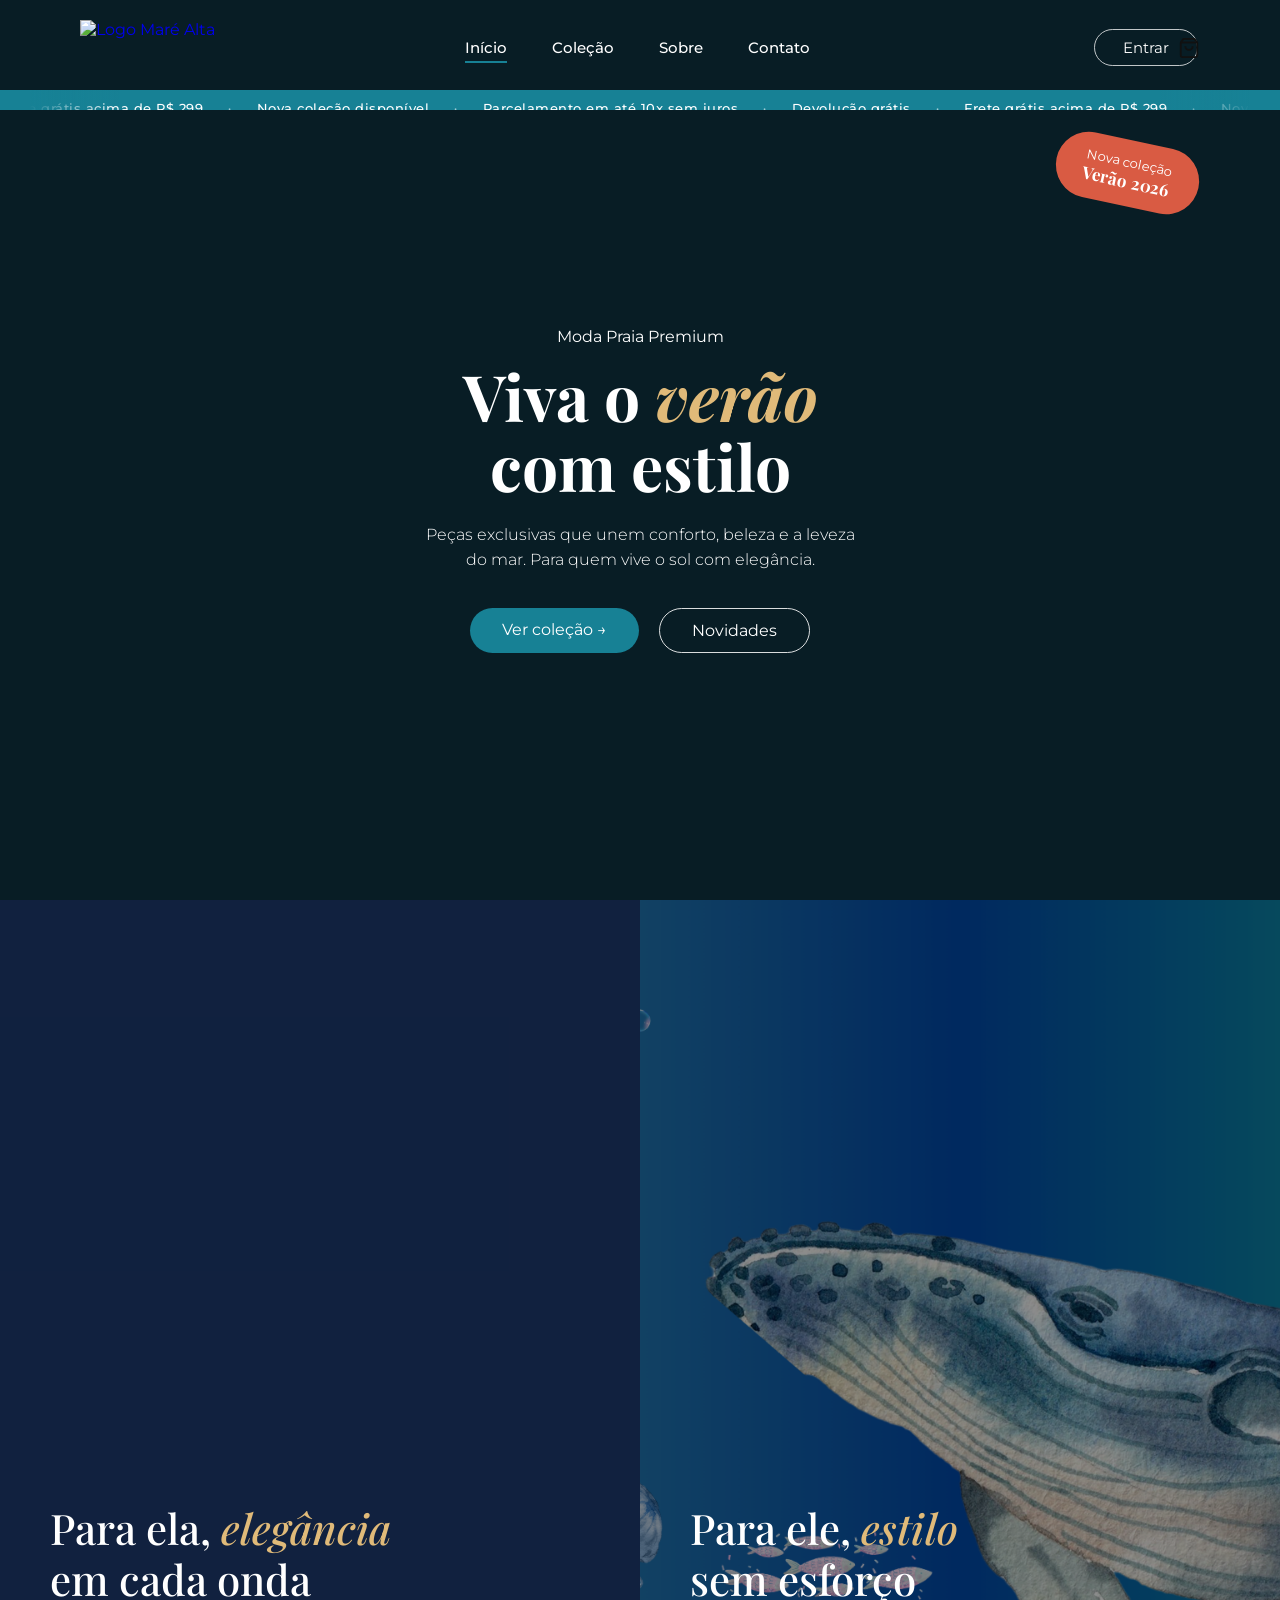
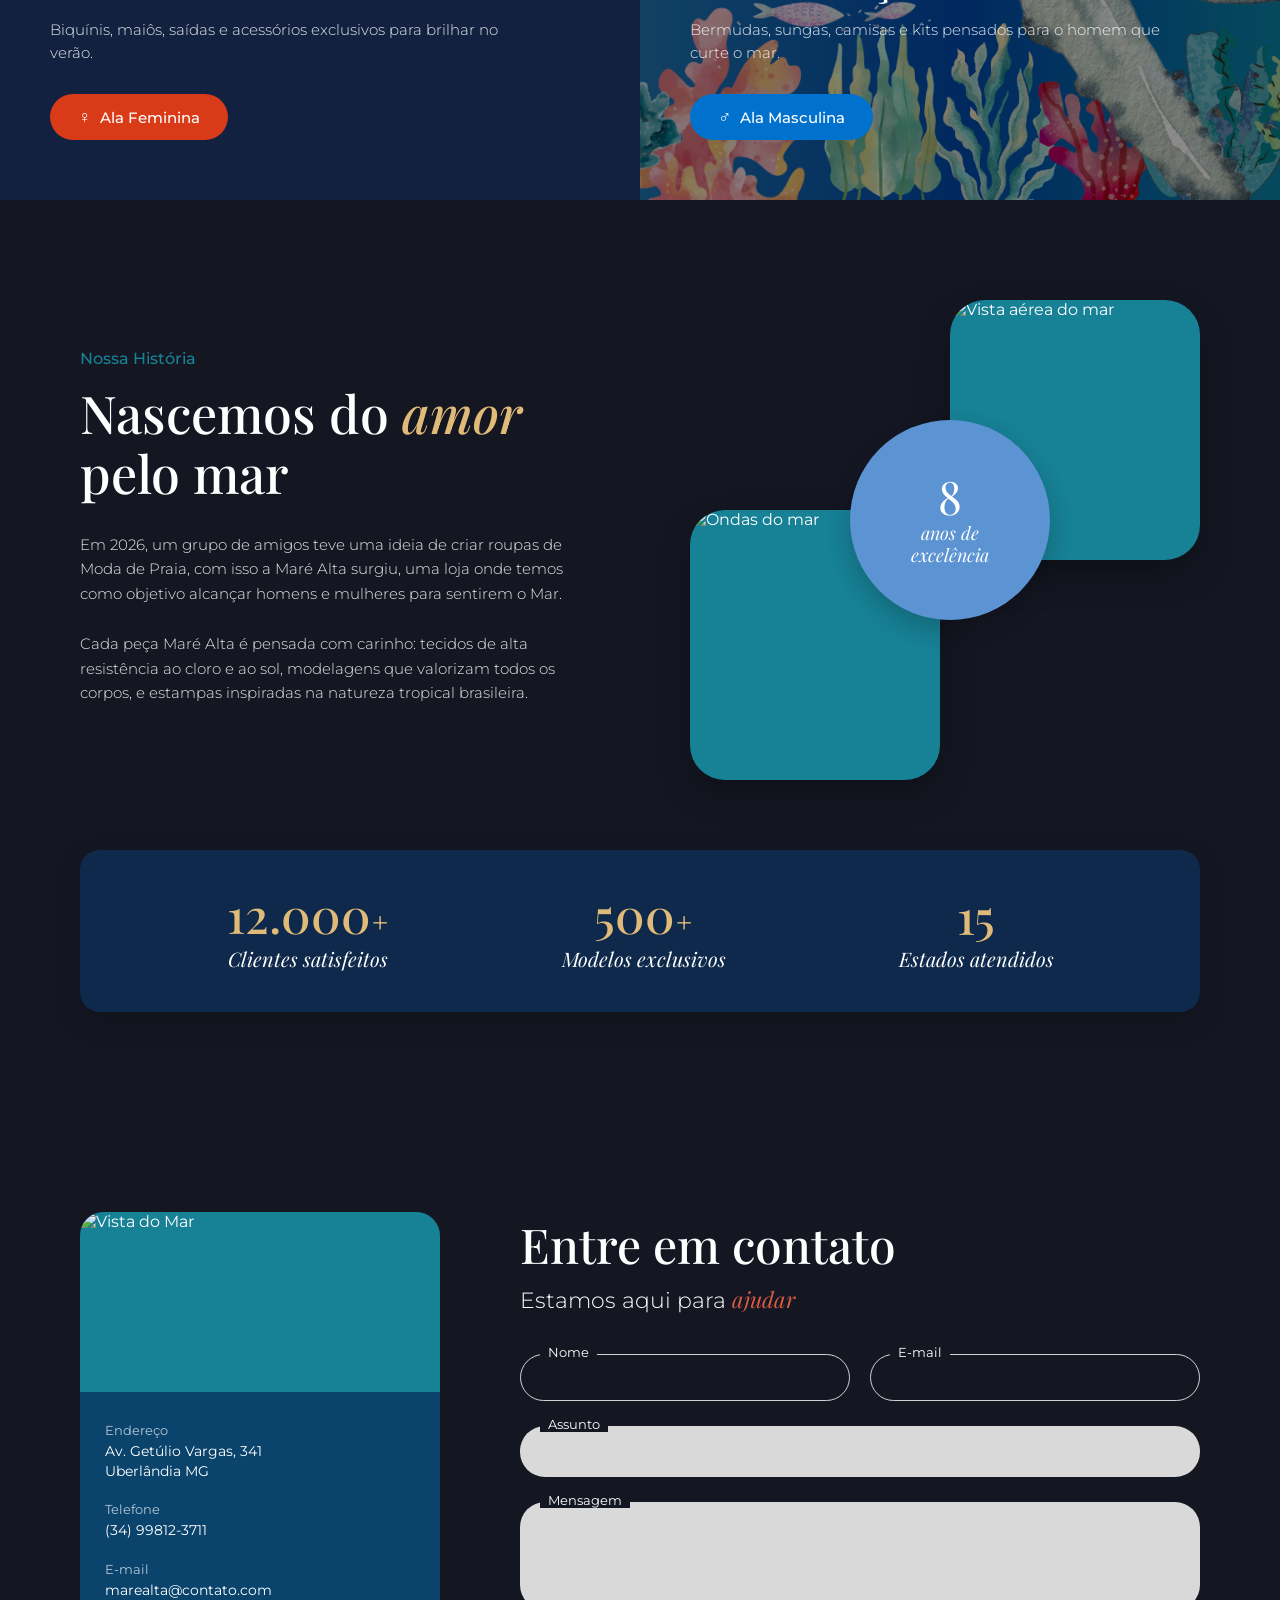
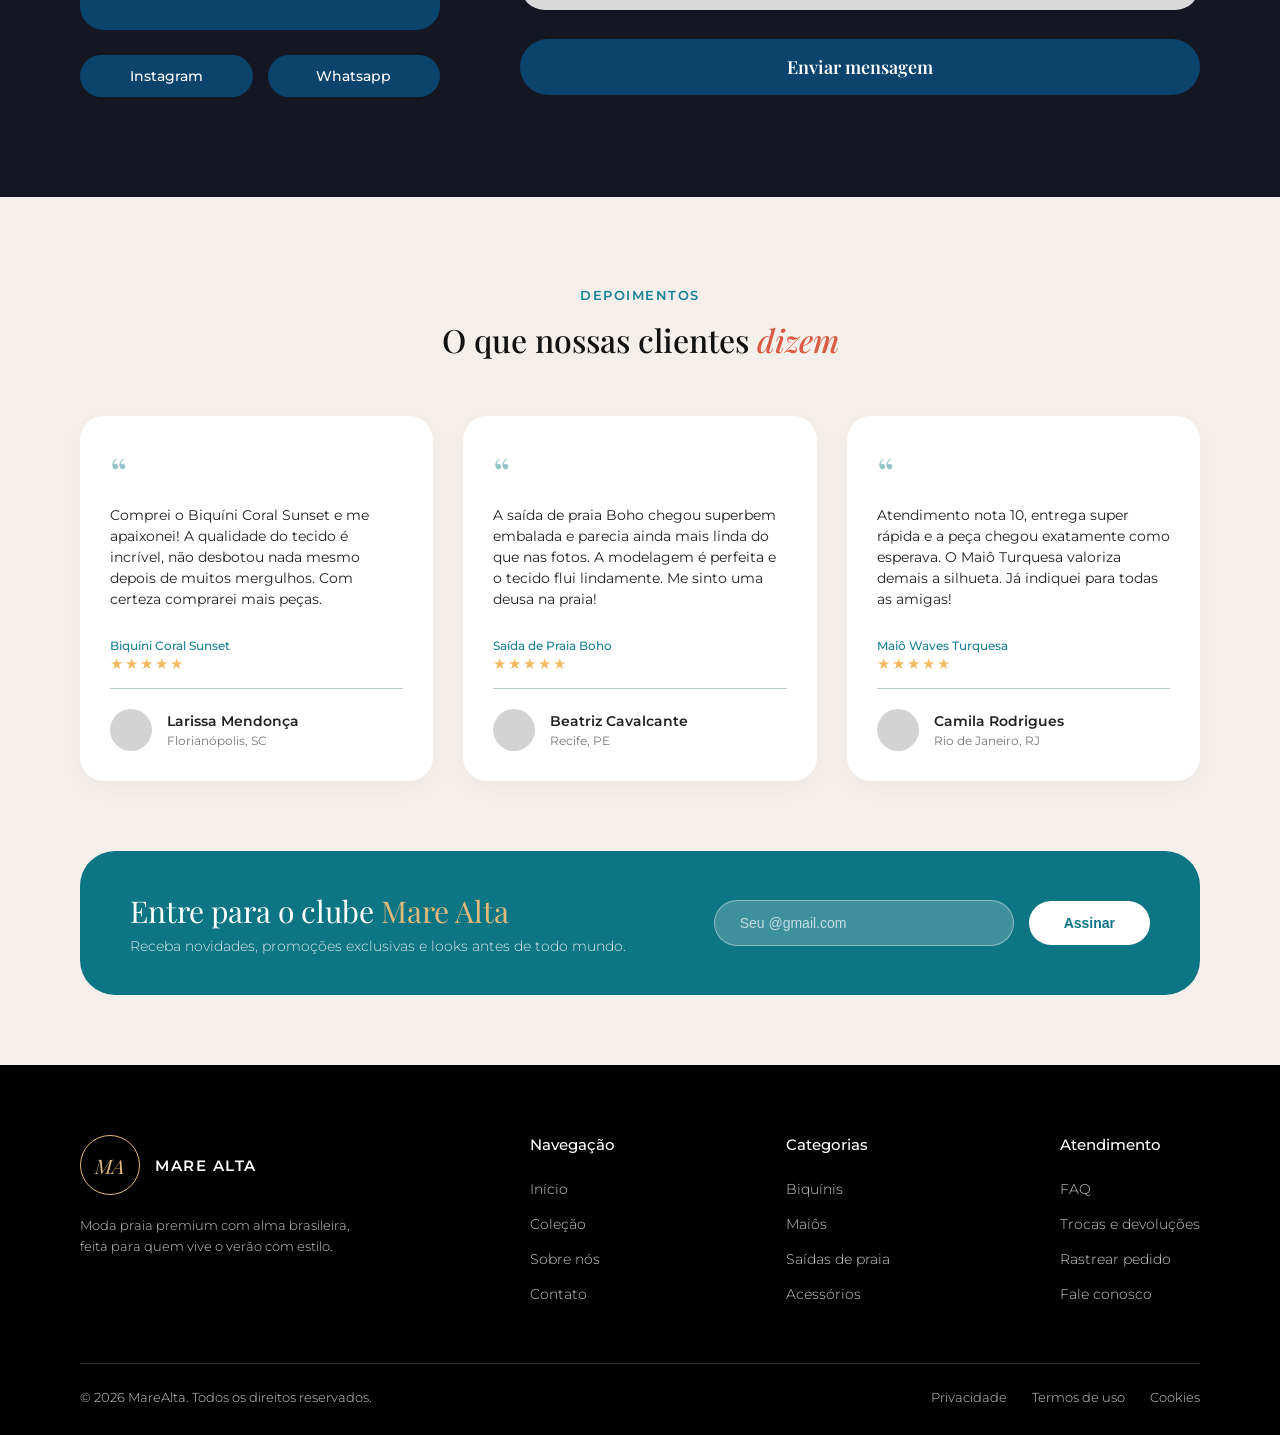
==== index.html @ fde3d4e0 "Mudando nome para index" ====
<!DOCTYPE html>
<html lang="pt-BR">
<head>
  <meta charset="UTF-8">
  <meta name="viewport" content="width=device-width, initial-scale=1.0">
  <title>Maré Alta - Moda Praia Premium</title>


  <link rel="preconnect" href="https://fonts.googleapis.com">
  <link rel="preconnect" href="https://fonts.gstatic.com" crossorigin>
  <link href="https://fonts.googleapis.com/css2?family=Montserrat:wght@300;400;500;600&family=Playfair+Display:ital,wght@0,400;0,500;0,600;1,400;1,500;1,600&display=swap" rel="stylesheet">
  <link rel="stylesheet" href="mareAlta.css">
</head>
<body>


  <header id="cabecalho-principal">
    <nav class="barra-navegacao">
      <a href="#inicio" class="logotipo">
        <img src="image.png" alt="Logo Maré Alta" class="imagem-logo">
      </a>


      <ul class="links-navegacao">
        <li><a href="#inicio" class="ativo">Início</a></li>
        <li><a href="colecao.html">Coleção</a></li>
        <li><a href="#sobre">Sobre</a></li>
        <li><a href="#contato">Contato</a></li>
      </ul>


      <div class="acoes-navegacao">
        <a href="#" class="botao-entrar">Entrar</a>
        <a href="#" class="icone-carrinho" aria-label="Carrinho de Compras">
          <svg width="22" height="22" viewBox="0 0 24 24" fill="none" stroke="currentColor" stroke-width="2">
            <path d="M6 2L3 6v14a2 2 0 0 0 2 2h14a2 2 0 0 0 2-2V6l-3-4z"></path>
            <line x1="3" y1="6" x2="21" y2="6"></line>
            <path d="M16 10a4 4 0 0 1-8 0"></path>
          </svg>
        </a>
      </div>
    </nav>


    <div class="barra-anuncios">
      <div class="trilho-anuncios">
        <div class="grupo-anuncios">
          <span>Frete grátis acima de R$ 299</span><span class="separador">•</span>
          <span>Nova coleção disponível</span><span class="separador">•</span>
          <span>Parcelamento em até 10x sem juros</span><span class="separador">•</span>
          <span>Devolução grátis</span><span class="separador">•</span>
          <span>Frete grátis acima de R$ 299</span><span class="separador">•</span>
          <span>Nova coleção disponível</span><span class="separador">•</span>
          <span>Parcelamento em até 10x sem juros</span><span class="separador">•</span>
          <span>Devolução grátis</span><span class="separador">•</span>
        </div>
       
        <div class="grupo-anuncios" aria-hidden="true">
          <span>Frete grátis acima de R$ 299</span><span class="separador">•</span>
          <span>Nova coleção disponível</span><span class="separador">•</span>
          <span>Parcelamento em até 10x sem juros</span><span class="separador">•</span>
          <span>Devolução grátis</span><span class="separador">•</span>
          <span>Frete grátis acima de R$ 299</span><span class="separador">•</span>
          <span>Nova coleção disponível</span><span class="separador">•</span>
          <span>Parcelamento em até 10x sem juros</span><span class="separador">•</span>
          <span>Devolução grátis</span><span class="separador">•</span>
        </div>
      </div>
    </div>
  </header>


  <section class="secao-destaque" id="inicio">
    <div class="camada-sobreposicao"></div>


    <div class="selo-verao">
      <p>Nova coleção</p>
      <strong>Verão 2026</strong>
    </div>


    <div class="conteudo-destaque">
      <span class="subtitulo-destaque">Moda Praia Premium</span>
      <h1>Viva o <span class="destaque-dourado">verão</span><br>com estilo</h1>
      <p class="descricao">
        Peças exclusivas que unem conforto, beleza e a leveza<br>
        do mar. Para quem vive o sol com elegância.
      </p>


      <div class="botoes-destaque">
        <a href="#categorias" class="botao-principal">Ver coleção &rarr;</a>
        <a href="#" class="botao-secundario">Novidades</a>
      </div>
    </div>
  </section>


  <section class="secao-categorias" id="categorias">
    <div class="cartao-categoria feminino">
      <div class="sobreposicao-cartao"></div>
      <div class="conteudo-cartao">
        <h2>Para ela, <span class="italico-dourado">elegância</span><br>em cada onda</h2>
        <p>Biquínis, maiôs, saídas e acessórios exclusivos para brilhar no verão.</p>
        <a href="#" class="botao-categoria botao-feminino">
          <span class="simbolo-genero">&#9792;</span> Ala Feminina
        </a>
      </div>
    </div>


    <div class="cartao-categoria masculino">
      <div class="sobreposicao-cartao"></div>
      <div class="conteudo-cartao">
        <h2>Para ele, <span class="italico-dourado">estilo</span><br>sem esforço</h2>
        <p>Bermudas, sungas, camisas e kits pensados para o homem que curte o mar.</p>
        <a href="#" class="botao-categoria botao-masculino">
          <span class="simbolo-genero">&#9794;</span> Ala Masculina
        </a>
      </div>
    </div>
  </section>


  <section class="secao-sobre-principal" id="sobre">
    <div class="container-sobre">
      <div class="coluna-texto-sobre">
        <span class="tag-subtitulo">Nossa História</span>
        <h1>Nascemos do <span class="destaque-dourado-italic">amor</span><br>pelo mar</h1>
       
        <p class="paragrafo-sobre">
          Em 2026, um grupo de amigos teve uma ideia de criar roupas de Moda de Praia, com isso a Maré Alta surgiu, uma loja onde temos como objetivo alcançar homens e mulheres para sentirem o Mar.
        </p>


        <p class="paragrafo-sobre">
          Cada peça Maré Alta é pensada com carinho: tecidos de alta resistência ao cloro e ao sol, modelagens que valorizam todos os corpos, e estampas inspiradas na natureza tropical brasileira.
        </p>
      </div>


      <div class="coluna-imagens-sobre">
        <div class="cartao-imagem img-superior">
          <img src="https://images.unsplash.com/photo-1505142468610-359e7d316be0?crop=entropy&cs=tinysrgb&fit=max&fm=jpg&w=600&h=800&fit=crop" alt="Vista aérea do mar">
        </div>


        <div class="cartao-imagem img-inferior">
          <img src="https://images.unsplash.com/photo-1513553404607-988bf2703777?crop=entropy&cs=tinysrgb&fit=max&fm=jpg&w=500&h=650&fit=crop" alt="Ondas do mar">
        </div>


        <div class="circulo-excelencia">
          <span class="numero-anos">8</span>
          <span class="texto-anos">anos de<br>excelência</span>
        </div>
      </div>
    </div>


    <div class="caixa-estatisticas">
      <div class="item-estatistica">
        <h2 class="numero-stat">12.000<span class="sinal-mais">+</span></h2>
        <p class="rotulo-stat">Clientes satisfeitos</p>
      </div>


      <div class="item-estatistica">
        <h2 class="numero-stat">500<span class="sinal-mais">+</span></h2>
        <p class="rotulo-stat">Modelos exclusivos</p>
      </div>


      <div class="item-estatistica">
        <h2 class="numero-stat">15</h2>
        <p class="rotulo-stat">Estados atendidos</p>
      </div>
    </div>
  </section>


  <section class="secao-contato" id="contato">
    <div class="container-contato">
      <div class="coluna-info">
        <div class="cartao-info">
          <img src="vistaMar.jpg" alt="Vista do Mar" class="imagem-cartao">
          <div class="conteudo-info">
            <div class="bloco-info">
              <span class="rotulo-info">Endereço</span>
              <p>Av. Getúlio Vargas, 341<br>Uberlândia MG</p>
            </div>
            <div class="bloco-info">
              <span class="rotulo-info">Telefone</span>
              <p>(34) 99812-3711</p>
            </div>
            <div class="bloco-info">
              <span class="rotulo-info">E-mail</span>
              <p>marealta@contato.com</p>
            </div>
          </div>
        </div>


        <div class="botoes-redes">
          <a href="#" class="botao-rede">Instagram</a>
          <a href="#" class="botao-rede">Whatsapp</a>
        </div>
      </div>


      <div class="coluna-formulario">
        <div class="cabecalho-contato">
          <h2>Entre em contato</h2>
          <p>Estamos aqui para <span class="destaque-terracota">ajudar</span></p>
        </div>


        <form class="formulario-contato">
          <div class="linha-dupla">
            <div class="campo-outline">
              <label for="nome">Nome</label>
              <input type="text" id="nome" name="nome">
            </div>
            <div class="campo-outline">
              <label for="email">E-mail</label>
              <input type="email" id="email" name="email">
            </div>
          </div>


          <div class="campo-preenchido">
            <label for="assunto">Assunto</label>
            <input type="text" id="assunto" name="assunto">
          </div>


          <div class="campo-preenchido">
            <label for="mensagem">Mensagem</label>
            <textarea id="mensagem" name="mensagem" rows="4"></textarea>
          </div>


          <button type="submit" class="botao-enviar-mensagem">Enviar mensagem</button>
        </form>
      </div>
    </div>
  </section>


  <section class="secao-depoimentos">
    <div class="cabecalho-depoimentos">
      <span class="tag-depoimentos">DEPOIMENTOS</span>
      <h2 class="titulo-depoimentos">O que nossas clientes <span class="destaque-laranja">dizem</span></h2>
    </div>


    <div class="grid-depoimentos">
      <div class="cartao-depoimento">
        <div>
          <div class="aspas-icone">“</div>
          <p class="texto-depoimento">
            Comprei o Biquíni Coral Sunset e me apaixonei! A qualidade do tecido é incrível, não desbotou nada mesmo depois de muitos mergulhos. Com certeza comprarei mais peças.
          </p>
          <span class="meta-produto">Biquíni Coral Sunset</span>
          <div class="estrelas">★★★★★</div>
          <div class="linha-divisor-cartao"></div>
        </div>
        <div class="autor-depoimento">
          <div class="avatar-autor"></div>
          <div class="info-autor">
            <strong>Larissa Mendonça</strong>
            <span>Florianópolis, SC</span>
          </div>
        </div>
      </div>


      <div class="cartao-depoimento">
        <div>
          <div class="aspas-icone">“</div>
          <p class="texto-depoimento">
            A saída de praia Boho chegou superbem embalada e parecia ainda mais linda do que nas fotos. A modelagem é perfeita e o tecido flui lindamente. Me sinto uma deusa na praia!
          </p>
          <span class="meta-produto">Saída de Praia Boho</span>
          <div class="estrelas">★★★★★</div>
          <div class="linha-divisor-cartao"></div>
        </div>
        <div class="autor-depoimento">
          <div class="avatar-autor"></div>
          <div class="info-autor">
            <strong>Beatriz Cavalcante</strong>
            <span>Recife, PE</span>
          </div>
        </div>
      </div>


      <div class="cartao-depoimento">
        <div>
          <div class="aspas-icone">“</div>
          <p class="texto-depoimento">
            Atendimento nota 10, entrega super rápida e a peça chegou exatamente como esperava. O Maiô Turquesa valoriza demais a silhueta. Já indiquei para todas as amigas!
          </p>
          <span class="meta-produto">Maiô Waves Turquesa</span>
          <div class="estrelas">★★★★★</div>
          <div class="linha-divisor-cartao"></div>
        </div>
        <div class="autor-depoimento">
          <div class="avatar-autor"></div>
          <div class="info-autor">
            <strong>Camila Rodrigues</strong>
            <span>Rio de Janeiro, RJ</span>
          </div>
        </div>
      </div>
    </div>


    <div class="banner-newsletter">
      <div class="conteudo-newsletter">
        <h3>Entre para o clube <span class="destaque-dourado-clube">Mare Alta</span></h3>
        <p>Receba novidades, promoções exclusivas e looks antes de todo mundo.</p>
      </div>
      <form class="formulario-newsletter" onsubmit="event.preventDefault();">
        <input type="email" class="campo-email-clube" placeholder="Seu @gmail.com" required>
        <button type="submit" class="botao-assinar-clube">Assinar</button>
      </form>
    </div>
  </section>


  <footer class="rodape-principal">
    <div class="container-rodape">
      <div class="grid-rodape">
        <div class="coluna-logo-rodape">
          <div class="brand-rodape">
            <div class="emblema-ma">MA</div>
            <span class="texto-brand-rodape">MARE ALTA</span>
          </div>
          <p class="descricao-rodape">
            Moda praia premium com alma brasileira, feita para quem vive o verão com estilo.
          </p>
        </div>


        <div class="coluna-links-rodape">
          <h4>Navegação</h4>
          <ul>
            <li><a href="#inicio">Início</a></li>
            <li><a href="#categorias">Coleção</a></li>
            <li><a href="#sobre">Sobre nós</a></li>
            <li><a href="#contato">Contato</a></li>
          </ul>
        </div>


        <div class="coluna-links-rodape">
          <h4>Categorias</h4>
          <ul>
            <li><a href="#categorias">Biquínis</a></li>
            <li><a href="#categorias">Maiôs</a></li>
            <li><a href="#categorias">Saídas de praia</a></li>
            <li><a href="#categorias">Acessórios</a></li>
          </ul>
        </div>


        <div class="coluna-links-rodape">
          <h4>Atendimento</h4>
          <ul>
            <li><a href="#">FAQ</a></li>
            <li><a href="#">Trocas e devoluções</a></li>
            <li><a href="#">Rastrear pedido</a></li>
            <li><a href="#contato">Fale conosco</a></li>
          </ul>
        </div>
      </div>


      <div class="linha-divisor-rodape"></div>


      <div class="rodape-bottom">
        <p>© 2026 MareAlta. Todos os direitos reservados.</p>
        <div class="links-legais-rodape">
          <a href="#">Privacidade</a>
          <a href="#">Termos de uso</a>
          <a href="#">Cookies</a>
        </div>
      </div>
    </div>
  </footer>


  <script src="script.js"></script>


 <!-- MODAL DE AUTENTICAÇÃO (LOGIN / CADASTRO / RECUPERAR SENHA) -->
 <div id="modal-auth" class="modal-overlay" aria-hidden="true">
  <div class="modal-card">
    <button type="button" class="modal-fechar" id="fechar-modal" aria-label="Fechar">&times;</button>


    <!-- Alternador de Abas -->
    <div class="modal-abas" id="container-abas">
      <button type="button" class="aba-btn ativo" data-tab="login">Entrar</button>
      <button type="button" class="aba-btn" data-tab="cadastro">Cadastrar</button>
    </div>


    <!-- ABA 1: LOGIN -->
    <div class="conteudo-aba ativo" id="tab-login">
      <div class="cabecalho-modal">
        <h2>Bem-vinda de volta</h2>
        <p>Entre para continuar explorando a coleção</p>
      </div>


      <form class="form-modal" id="form-login" novalidate>
        <div class="campo-modal">
          <label for="login-email">E-mail</label>
          <input type="email" id="login-email" required placeholder="">
        </div>


        <div class="campo-modal">
          <label for="login-senha">Senha</label>
          <div class="input-com-icone">
            <input type="password" id="login-senha" required placeholder="">
            <button type="button" class="btn-toggle-senha" aria-label="Mostrar senha">
              <svg class="icone-olho" viewBox="0 0 24 24" fill="none" stroke="currentColor" stroke-width="2">
                <path d="M1 12s4-8 11-8 11 8 11 8-4 8-11 8-11-8-11-8z"></path>
                <circle cx="12" cy="12" r="3"></circle>
              </svg>
              <svg class="icone-olho-fechado" viewBox="0 0 24 24" fill="none" stroke="currentColor" stroke-width="2">
                <path d="M17.94 17.94A10.07 10.07 0 0 1 12 20c-7 0-11-8-11-8a18.45 18.45 0 0 1 5.06-5.94M9.9 4.24A9.12 9.12 0 0 1 12 4c7 0 11 8 11 8a18.5 18.5 0 0 1-2.16 3.19m-6.72-1.07a3 3 0 1 1-4.24-4.24"></path>
                <line x1="1" y1="1" x2="23" y2="23"></line>
              </svg>
            </button>
          </div>
        </div>


        <div class="link-esqueci-senha">
          <a href="#" id="link-ir-recuperar">Esqueceu a senha?</a>
        </div>


        <button type="submit" class="btn-modal-submit" id="btn-login-submit">Entrar</button>
      </form>


      <div class="redes-sociais-login">
        <button type="button" class="btn-social">Google</button>
        <button type="button" class="btn-social">Facebook</button>
      </div>
    </div>


    <!-- ABA 2: CADASTRO -->
    <div class="conteudo-aba" id="tab-cadastro">
      <div class="cabecalho-modal">
        <h2>Crie sua conta</h2>
        <p>Junte-se à comunidade MareAlta</p>
      </div>


      <form class="form-modal" id="form-cadastro" novalidate>
        <div class="campo-modal">
          <label for="cad-nome">Nome completo</label>
          <input type="text" id="cad-nome" required>
        </div>


        <div class="campo-modal">
          <label for="cad-email">E-mail</label>
          <input type="email" id="cad-email" required>
        </div>


        <div class="campo-modal">
          <label for="cad-celular">Celular</label>
          <input type="tel" id="cad-celular" placeholder="(00) 00000-0000">
        </div>


        <div class="campo-modal">
          <label for="cad-senha">Senha</label>
          <div class="input-com-icone">
            <input type="password" id="cad-senha" required>
            <button type="button" class="btn-toggle-senha" aria-label="Mostrar senha">
              <svg class="icone-olho" viewBox="0 0 24 24" fill="none" stroke="currentColor" stroke-width="2">
                <path d="M1 12s4-8 11-8 11 8 11 8-4 8-11 8-11-8-11-8z"></path>
                <circle cx="12" cy="12" r="3"></circle>
              </svg>
              <svg class="icone-olho-fechado" viewBox="0 0 24 24" fill="none" stroke="currentColor" stroke-width="2">
                <path d="M17.94 17.94A10.07 10.07 0 0 1 12 20c-7 0-11-8-11-8a18.45 18.45 0 0 1 5.06-5.94M9.9 4.24A9.12 9.12 0 0 1 12 4c7 0 11 8 11 8a18.5 18.5 0 0 1-2.16 3.19m-6.72-1.07a3 3 0 1 1-4.24-4.24"></path>
                <line x1="1" y1="1" x2="23" y2="23"></line>
              </svg>
            </button>
          </div>
        </div>


        <div class="campo-modal">
          <label for="cad-confirmar">Confirmar Senha</label>
          <div class="input-com-icone">
            <input type="password" id="cad-confirmar" required>
            <button type="button" class="btn-toggle-senha" aria-label="Mostrar senha">
              <svg class="icone-olho" viewBox="0 0 24 24" fill="none" stroke="currentColor" stroke-width="2">
                <path d="M1 12s4-8 11-8 11 8 11 8-4 8-11 8-11-8-11-8z"></path>
                <circle cx="12" cy="12" r="3"></circle>
              </svg>
              <svg class="icone-olho-fechado" viewBox="0 0 24 24" fill="none" stroke="currentColor" stroke-width="2">
                <path d="M17.94 17.94A10.07 10.07 0 0 1 12 20c-7 0-11-8-11-8a18.45 18.45 0 0 1 5.06-5.94M9.9 4.24A9.12 9.12 0 0 1 12 4c7 0 11 8 11 8a18.5 18.5 0 0 1-2.16 3.19m-6.72-1.07a3 3 0 1 1-4.24-4.24"></path>
                <line x1="1" y1="1" x2="23" y2="23"></line>
              </svg>
            </button>
          </div>
        </div>


        <button type="submit" class="btn-modal-submit" id="btn-cadastro-submit">Criar conta</button>
      </form>
    </div>


    <!-- ABA 3: RECUPERAR SENHA -->
    <div class="conteudo-aba" id="tab-recuperar">
      <div class="cabecalho-modal">
        <h2>Recuperar senha</h2>
        <p>Digite seu e-mail para receber as instruções de redefinição</p>
      </div>


      <form class="form-modal" id="form-recuperar">
        <div class="campo-modal">
          <label for="rec-email">E-mail cadastrado</label>
          <input type="email" id="rec-email" required placeholder="seu@email.com">
        </div>


        <button type="submit" class="btn-modal-submit">Enviar link de recuperação</button>
      </form>


      <div class="rodape-modal-link">
        <a href="#" id="link-voltar-login">&larr; Voltar para o login</a>
      </div>
    </div>


  </div>
</div>


    </div>
  </div>
</body>
</html>
---- mareAlta.css ----
html {
  scroll-behavior: smooth;
}


* {
  margin: 0;
  padding: 0;
  box-sizing: border-box;
}


body {
  font-family: 'Montserrat', sans-serif;
  color: #ffffff;
  overflow-x: hidden;
  background-color: #141722;
}


#cabecalho-principal {
  position: fixed;
  top: 0;
  left: 0;
  width: 100%;
  z-index: 1000;
  transition: background-color 0.4s ease, box-shadow 0.4s ease, padding 0.4s ease;
  padding: 20px 80px 0 80px;
}


#cabecalho-principal.com-scroll {
  background-color: #F3EFEA;
  padding: 12px 80px 0 80px;
  box-shadow: 0 4px 15px rgba(0, 0, 0, 0.05);
}


.barra-navegacao {
  display: flex;
  justify-content: space-between;
  align-items: center;
  padding-bottom: 15px;
  transition: all 0.4s ease;
}


.logotipo {
  display: flex;
  align-items: center;
  text-decoration: none;
}


.imagem-logo {
  height: 55px;
  width: auto;
  object-fit: contain;
  transition: transform 0.3s ease, height 0.4s ease;
}


.logotipo:hover .imagem-logo {
  transform: scale(1.05);
}


#cabecalho-principal.com-scroll .imagem-logo {
  height: 42px;
}


.links-navegacao { display: flex; list-style: none; gap: 45px; }
.links-navegacao a {
  color: #ffffff;
  text-decoration: none;
  font-size: 15px;
  font-weight: 500;
  transition: color 0.4s ease, opacity 0.3s;
}
.links-navegacao a.ativo { border-bottom: 2px solid #178195; padding-bottom: 4px; }
#cabecalho-principal.com-scroll .links-navegacao a { color: #222222; }


.acoes-navegacao { display: flex; align-items: center; gap: 15px; }
.botao-entrar {
  color: #ffffff;
  text-decoration: none;
  border: 1.5px solid rgba(255, 255, 255, 0.75);
  padding: 8px 28px;
  border-radius: 50px;
  font-size: 15px;
  transition: all 0.4s ease;
  transform: translateX(35px);
}
#cabecalho-principal.com-scroll .botao-entrar {
  background-color: #178195;
  color: #ffffff;
  border-color: #178195;
  transform: translateX(0);
}


.icone-carrinho {
  color: #111111;
  display: flex;
  align-items: center;
  justify-content: center;
  opacity: 0;
  transform: translateX(20px);
  transition: all 0.4s ease;
  pointer-events: none;
}
#cabecalho-principal.com-scroll .icone-carrinho { opacity: 1; transform: translateX(0); pointer-events: auto; }


.barra-anuncios {
  position: relative;
  background-color: #178195;
  color: #ffffff;
  padding: 10px 0;
  font-size: 13px;
  margin-left: -80px;
  margin-right: -80px;
  max-height: 0;
  opacity: 0;
  overflow: hidden;
  white-space: nowrap;
  transition: max-height 0.4s ease, opacity 0.4s ease;
}


#cabecalho-principal.com-scroll .barra-anuncios {
  max-height: 50px;
  opacity: 1;
}


.barra-anuncios::before,
.barra-anuncios::after {
  content: '';
  position: absolute;
  top: 0;
  bottom: 0;
  width: 120px;
  z-index: 5;
  pointer-events: none;
}


.barra-anuncios::before {
  left: 0;
  background: linear-gradient(to right, #178195 25%, rgba(23, 129, 149, 0) 100%);
}


.barra-anuncios::after {
  right: 0;
  background: linear-gradient(to left, #178195 25%, rgba(23, 129, 149, 0) 100%);
}


.trilho-anuncios {
  display: flex;
  width: max-content;
  animation: rolarAnuncios 25s linear infinite;
  will-change: transform;
}


.grupo-anuncios {
  display: flex;
  align-items: center;
  gap: 25px;
  padding-right: 25px;
  flex-shrink: 0;
}


.grupo-anuncios span {
  font-weight: 500;
  letter-spacing: 0.5px;
}


.separador {
  opacity: 0.6;
  font-size: 10px;
}


@keyframes rolarAnuncios {
  0% { transform: translateX(0); }
  100% { transform: translateX(-50%); }
}


.secao-destaque {
  position: relative;
  width: 100%;
  height: 100vh;
  background: #0f3443 url('https://images.unsplash.com/photo-1537726043141-dabf1c48d0a8?crop=entropy&cs=tinysrgb&fit=max&fm=jpg&w=1080') center/cover no-repeat;
  display: flex;
  align-items: center;
  justify-content: center;
  padding-top: 80px;
  transition: filter 0.5s ease;
}


.secao-destaque .camada-sobreposicao {
  position: absolute;
  top: 0;
  left: 0;
  width: 100%;
  height: 100%;
  background: rgba(0, 0, 0, 0.45);
  z-index: 1;
  transition: background 0.5s ease;
}


.secao-destaque:hover .camada-sobreposicao,
.secao-destaque.hover-iluminado .camada-sobreposicao {
  background: rgba(0, 0, 0, 0.15);
}


.secao-destaque:hover,
.secao-destaque.hover-iluminado {
  filter: brightness(1.15);
}


.selo-verao {
  position: absolute; top: 140px; right: 80px;
  background-color: #D95B43; padding: 14px 28px;
  border-radius: 50px; text-align: center;
  transform: rotate(12deg); z-index: 2;
}
.selo-verao p { font-size: 13px; }
.selo-verao strong { font-family: 'Playfair Display', serif; font-size: 17px; }


.conteudo-destaque { position: relative; z-index: 2; text-align: center; max-width: 700px; }
.subtitulo-destaque { font-size: 16px; margin-bottom: 15px; display: block; }
.conteudo-destaque h1 { font-family: 'Playfair Display', serif; font-size: 64px; line-height: 1.1; margin-bottom: 20px; }
.destaque-dourado { color: #E0BA79; font-style: italic; }
.descricao { font-size: 16px; line-height: 1.6; font-weight: 300; margin-bottom: 35px; }


.botoes-destaque { display: flex; justify-content: center; gap: 20px; }
.botao-principal { background: #178195; color: #fff; text-decoration: none; padding: 12px 32px; border-radius: 50px; }
.botao-secundario { background: transparent; color: #fff; border: 1.5px solid rgba(255,255,255,0.85); text-decoration: none; padding: 12px 32px; border-radius: 50px; }


.secao-categorias {
  display: flex;
  width: 100%;
  min-height: 100vh;
  position: relative;
  transition: filter 0.5s ease;
}


.cartao-categoria {
  position: relative;
  flex: 1;
  display: flex;
  align-items: flex-end;
  padding: 60px 50px;
  background-size: cover;
  background-position: center;
  transition: filter 0.5s ease;
}


.cartao-categoria.feminino {
  background: #1e3c72 url('https://images.unsplash.com/photo-1566727123275-35af43654aeb?crop=entropy&cs=tinysrgb&fit=max&fm=jpg&w=800&h=900&fit=crop') center/cover no-repeat;
}


.cartao-categoria.masculino {
  background: #2a5298 url('baleiao.png') center/cover no-repeat;
  align-content: center;
}


.sobreposicao-cartao {
  position: absolute;
  top: 0;
  left: 0;
  width: 100%;
  height: 100%;
  background: rgba(0, 0, 0, 0.45);
  pointer-events: none;
  transition: background 0.5s ease;
}


.secao-categorias:hover .cartao-categoria,
.secao-categorias.hover-iluminado .cartao-categoria {
  filter: brightness(1.1);
}


.secao-categorias:hover .sobreposicao-cartao,
.secao-categorias.hover-iluminado .sobreposicao-cartao {
  background: rgba(0, 0, 0, 0.15);
}


.conteudo-cartao { position: relative; z-index: 2; color: #ffffff; max-width: 480px; }
.conteudo-cartao h2 { font-family: 'Playfair Display', serif; font-size: 42px; font-weight: 500; line-height: 1.2; margin-bottom: 15px; }
.italico-dourado { color: #E0BA79; font-style: italic; }
.conteudo-cartao p { font-size: 15px; font-weight: 300; line-height: 1.5; margin-bottom: 30px; color: rgba(255, 255, 255, 0.9); }
.botao-categoria {
  display: inline-flex; align-items: center; gap: 8px; text-decoration: none;
  color: #ffffff; padding: 12px 28px; border-radius: 50px; font-size: 15px; font-weight: 500;
  transition: transform 0.3s ease;
}
.botao-categoria:hover { transform: scale(1.05); }
.botao-feminino { background-color: #D93B18; }
.botao-masculino { background-color: #0072CE; }
.simbolo-genero { font-size: 18px; }


.secao-sobre-principal {
  background-color: #141722;
  color: #ffffff;
  padding: 100px 80px;
  max-width: 1300px;
  margin: 0 auto;
}


.container-sobre {
  display: flex;
  justify-content: space-between;
  align-items: center;
  gap: 60px;
  margin-bottom: 70px;
}


.coluna-texto-sobre { flex: 1; max-width: 520px; }
.tag-subtitulo { color: #178195; font-size: 16px; font-weight: 500; display: block; margin-bottom: 15px; }


.coluna-texto-sobre h1 {
  font-family: 'Playfair Display', serif;
  font-size: 52px;
  line-height: 1.15;
  font-weight: 500;
  margin-bottom: 30px;
  color: #ffffff;
}


.destaque-dourado-italic { color: #E0BA79; font-style: italic; font-family: 'Playfair Display', serif; }


.paragrafo-sobre {
  font-size: 15px;
  line-height: 1.65;
  color: rgba(255, 255, 255, 0.9);
  font-weight: 300;
  margin-bottom: 25px;
}


.coluna-imagens-sobre {
  flex: 1;
  position: relative;
  height: 480px;
  display: flex;
  justify-content: flex-end;
}


.cartao-imagem {
  position: absolute;
  border-radius: 35px;
  overflow: hidden;
  box-shadow: 0 15px 35px rgba(0, 0, 0, 0.3);
}


.cartao-imagem img {
  width: 100%;
  height: 100%;
  object-fit: cover;
  display: block;
  background-color: #178195;
}


.img-superior { width: 250px; height: 260px; top: 0; right: 0; }
.img-inferior { width: 250px; height: 270px; bottom: 0; left: 30px; }


.circulo-excelencia {
  position: absolute;
  width: 200px;
  height: 200px;
  background-color: #5B93D3;
  border-radius: 50%;
  top: 25%;
  right: 150px;
  z-index: 3;
  display: flex;
  flex-direction: column;
  align-items: center;
  justify-content: center;
  text-align: center;
  color: #ffffff;
  box-shadow: 0 10px 25px rgba(0, 0, 0, 0.2);
}


.numero-anos { font-family: 'Playfair Display', serif; font-size: 46px; line-height: 1; font-weight: 400; margin-bottom: 4px; }
.texto-anos { font-family: 'Playfair Display', serif; font-size: 18px; line-height: 1.2; font-style: italic; font-weight: 400; }


.caixa-estatisticas {
  background-color: #0E294B;
  border-radius: 20px;
  padding: 40px 60px;
  display: flex;
  justify-content: space-around;
  align-items: center;
  box-shadow: 0 10px 30px rgba(0, 0, 0, 0.2);
}


.item-estatistica { text-align: center; }


.numero-stat {
  font-family: 'Playfair Display', serif;
  font-size: 48px;
  font-weight: 500;
  color: #E0BA79;
  margin-bottom: 6px;
  line-height: 1;
}


.sinal-mais { font-family: 'Montserrat', sans-serif; font-size: 32px; font-weight: 300; }
.rotulo-stat { font-family: 'Playfair Display', serif; font-style: italic; font-size: 20px; color: #ffffff; font-weight: 400; }


.secao-contato {
  background-color: #141722;
  padding: 100px 80px;
  display: flex;
  justify-content: center;
}


.container-contato {
  display: flex;
  gap: 80px;
  max-width: 1200px;
  width: 100%;
  align-items: flex-start;
}


.coluna-info { flex: 0 0 360px; display: flex; flex-direction: column; gap: 25px; }
.cartao-info { background-color: #0A436C; border-radius: 24px; overflow: hidden; }
.imagem-cartao { width: 100%; height: 180px; object-fit: cover; display: block; background-color: #178195; }
.conteudo-info { padding: 30px 25px; display: flex; flex-direction: column; gap: 20px; }
.bloco-info .rotulo-info { display: block; font-size: 13px; color: rgba(255, 255, 255, 0.7); margin-bottom: 4px; }
.bloco-info p { font-size: 14px; line-height: 1.4; color: #ffffff; }


.botoes-redes { display: flex; gap: 15px; }
.botao-rede {
  flex: 1; background-color: #0A436C; color: #ffffff; text-decoration: none;
  padding: 12px 0; text-align: center; border-radius: 50px; font-size: 14px; font-weight: 500;
}


.coluna-formulario { flex: 1; }
.cabecalho-contato h2 { font-family: 'Playfair Display', serif; font-size: 48px; font-weight: 500; margin-bottom: 8px; }
.cabecalho-contato p { font-size: 22px; font-weight: 300; margin-bottom: 40px; }
.destaque-terracota { color: #D95B43; font-style: italic; font-family: 'Playfair Display', serif; }


.formulario-contato { display: flex; flex-direction: column; gap: 25px; }
.linha-dupla { display: flex; gap: 20px; }


.campo-outline { position: relative; flex: 1; }
.campo-outline label {
  position: absolute; top: -10px; left: 20px; background-color: #141722;
  padding: 0 8px; font-size: 13px; color: #ffffff; z-index: 2;
}
.campo-outline input {
  width: 100%; background: transparent; border: 1.5px solid rgba(255, 255, 255, 0.8);
  border-radius: 50px; padding: 14px 20px; color: #ffffff; font-size: 15px; outline: none;
}


.campo-preenchido { position: relative; }
.campo-preenchido label {
  position: absolute; top: -10px; left: 20px; background-color: #141722;
  padding: 0 8px; font-size: 13px; color: #ffffff; z-index: 2;
}
.campo-preenchido input,
.campo-preenchido textarea {
  width: 100%; background-color: #D9D9D9; border: none; border-radius: 25px;
  padding: 16px 20px; color: #111111; font-family: 'Montserrat', sans-serif; font-size: 15px; outline: none;
}
.campo-preenchido textarea { resize: none; }


.botao-enviar-mensagem {
  width: 100%; background-color: #0A436C; color: #ffffff; border: none; padding: 16px;
  border-radius: 50px; font-family: 'Playfair Display', serif; font-size: 18px; font-weight: 600; cursor: pointer;
}


.secao-depoimentos {
  background-color: #F5EFEB;
  color: #111111;
  padding: 90px 80px 70px 80px;
  display: flex;
  flex-direction: column;
  align-items: center;
}


.cabecalho-depoimentos { text-align: center; margin-bottom: 55px; }


.tag-depoimentos {
  color: #178195;
  font-size: 13px;
  font-weight: 600;
  letter-spacing: 1.5px;
  text-transform: uppercase;
  display: block;
  margin-bottom: 15px;
}


.titulo-depoimentos {
  font-family: 'Playfair Display', serif;
  font-size: 32px;
  font-weight: 500;
  color: #111111;
}


.destaque-laranja { color: #D95B43; font-style: italic; }


.grid-depoimentos {
  display: flex;
  gap: 30px;
  max-width: 1200px;
  width: 100%;
  margin-bottom: 70px;
}


.cartao-depoimento {
  flex: 1;
  background-color: #ffffff;
  border-radius: 24px;
  padding: 35px 30px 30px 30px;
  display: flex;
  flex-direction: column;
  justify-content: space-between;
  box-shadow: 0 8px 25px rgba(0, 0, 0, 0.03);
}


.aspas-icone {
  color: #93C4C9;
  font-size: 42px;
  font-family: 'Playfair Display', serif;
  line-height: 1;
  margin-bottom: 12px;
}


.texto-depoimento { font-size: 14px; line-height: 1.5; color: #222222; margin-bottom: 25px; }
.meta-produto { font-size: 12px; color: #178195; font-weight: 500; margin-bottom: 6px; }
.estrelas { color: #F4BA61; font-size: 15px; letter-spacing: 2px; margin-bottom: 15px; }


.linha-divisor-cartao {
  width: 100%;
  height: 1px;
  background-color: #83AFA8;
  margin-bottom: 20px;
  opacity: 0.6;
}


.autor-depoimento { display: flex; align-items: center; gap: 15px; }
.avatar-autor { width: 42px; height: 42px; background-color: #D3D3D3; border-radius: 50%; flex-shrink: 0; }
.info-autor strong { display: block; font-size: 14px; color: #222222; font-weight: 600; }
.info-autor span { font-size: 12px; color: #777777; }


.banner-newsletter {
  background-color: #0D7584;
  border-radius: 35px;
  padding: 40px 50px;
  max-width: 1200px;
  width: 100%;
  display: flex;
  align-items: center;
  justify-content: space-between;
  color: #ffffff;
}


.conteudo-newsletter h3 { font-family: 'Playfair Display', serif; font-size: 30px; font-weight: 400; margin-bottom: 6px; }
.destaque-dourado-clube { color: #E0BA79; }
.conteudo-newsletter p { font-size: 14px; color: rgba(255, 255, 255, 0.85); font-weight: 300; }


.formulario-newsletter { display: flex; gap: 15px; align-items: center; }


.campo-email-clube {
  background-color: rgba(255, 255, 255, 0.2);
  border: 1px solid rgba(255, 255, 255, 0.4);
  border-radius: 50px;
  padding: 14px 25px;
  color: #ffffff;
  font-size: 14px;
  outline: none;
  width: 300px;
}


.campo-email-clube::placeholder { color: rgba(255, 255, 255, 0.7); }


.botao-assinar-clube {
  background-color: #ffffff;
  color: #0D7584;
  border: none;
  padding: 14px 35px;
  border-radius: 50px;
  font-size: 14px;
  font-weight: 600;
  cursor: pointer;
  transition: opacity 0.3s;
}


.botao-assinar-clube:hover { opacity: 0.9; }


.rodape-principal {
  background-color: #000000;
  color: #ffffff;
  padding: 70px 80px 30px 80px;
}


.container-rodape { max-width: 1200px; margin: 0 auto; }
.grid-rodape { display: flex; justify-content: space-between; gap: 40px; margin-bottom: 60px; }
.coluna-logo-rodape { max-width: 280px; }


.brand-rodape { display: flex; align-items: center; gap: 15px; margin-bottom: 20px; }


.emblema-ma {
  width: 60px; height: 60px;
  border: 1.5px solid #E0BA79;
  border-radius: 50%;
  display: flex; align-items: center; justify-content: center;
  color: #E0BA79;
  font-family: 'Playfair Display', serif;
  font-size: 20px;
  font-style: italic;
}


.texto-brand-rodape { font-family: 'Montserrat', sans-serif; font-size: 15px; font-weight: 600; letter-spacing: 1.5px; }
.descricao-rodape { font-size: 13px; line-height: 1.6; color: rgba(255, 255, 255, 0.8); font-weight: 300; }


.coluna-links-rodape h4 { font-size: 15px; font-weight: 500; margin-bottom: 25px; color: #ffffff; }
.coluna-links-rodape ul { list-style: none; display: flex; flex-direction: column; gap: 16px; }
.coluna-links-rodape a { color: rgba(255, 255, 255, 0.8); text-decoration: none; font-size: 14px; font-weight: 300; transition: color 0.3s; }
.coluna-links-rodape a:hover { color: #ffffff; }


.linha-divisor-rodape { width: 100%; height: 1px; background-color: rgba(255, 255, 255, 0.2); margin-bottom: 25px; }


.rodape-bottom { display: flex; justify-content: space-between; align-items: center; font-size: 13px; color: rgba(255, 255, 255, 0.8); font-weight: 300; }
.links-legais-rodape { display: flex; gap: 25px; }
.links-legais-rodape a { color: rgba(255, 255, 255, 0.8); text-decoration: none; transition: color 0.3s; }
.links-legais-rodape a:hover { color: #ffffff; }


@media (max-width: 1024px) {
  #cabecalho-principal { padding: 20px 40px 0 40px; }
  .secao-sobre-principal, .secao-contato, .secao-depoimentos { padding: 60px 30px; }
  .grid-depoimentos { flex-direction: column; }
  .banner-newsletter { flex-direction: column; gap: 20px; text-align: center; }
  .formulario-newsletter { flex-direction: column; width: 100%; }
  .campo-email-clube { width: 100%; }
  .grid-rodape { flex-direction: column; gap: 30px; }
}


@media (max-width: 650px) {
  .conteudo-destaque h1 { font-size: 42px; }
  .links-navegacao { display: none; }
}
/* ==========================================================
   MODAL DE AUTENTICAÇÃO (LOGIN / CADASTRO / RECUPERAR SENHA)
   ========================================================== */


/* Overlay de fundo embaçado */
.modal-overlay {
  position: fixed;
  top: 0;
  left: 0;
  width: 100vw;
  height: 100vh;
  background-color: rgba(0, 0, 0, 0.45);
  backdrop-filter: blur(8px);
  -webkit-backdrop-filter: blur(8px);
  z-index: 9999;
  display: flex;
  align-items: center;
  justify-content: center;
  opacity: 0;
  pointer-events: none;
  transition: opacity 0.3s ease;
  padding: 20px;
}


/* Modal Visível */
.modal-overlay.ativo {
  opacity: 1;
  pointer-events: auto;
}


/* Cartão bege do modal */
.modal-card {
  background-color: #F8F3EA;
  width: 100%;
  max-width: 420px;
  max-height: 90vh;
  overflow-y: auto;
  border-radius: 32px;
  padding: 35px 30px;
  position: relative;
  box-shadow: 0 20px 50px rgba(0, 0, 0, 0.25);
  transform: scale(0.9);
  transition: transform 0.3s ease;
  color: #333333;
}


.modal-overlay.ativo .modal-card {
  transform: scale(1);
}


/* Scrollbar sutil interna no modal se necessário */
.modal-card::-webkit-scrollbar {
  width: 6px;
}
.modal-card::-webkit-scrollbar-thumb {
  background-color: #d8cebe;
  border-radius: 10px;
}


/* Botão Fechar (X) */
.modal-fechar {
  position: absolute;
  top: 18px;
  right: 22px;
  background: transparent;
  border: none;
  font-size: 26px;
  color: #777;
  cursor: pointer;
  line-height: 1;
  transition: color 0.2s;
}


.modal-fechar:hover {
  color: #111;
}


/* Container de Abas (Entrar | Cadastrar) */
.modal-abas {
  display: flex;
  background-color: #E6DFD4;
  border-radius: 50px;
  padding: 4px;
  margin-bottom: 25px;
  margin-top: 10px;
}


.aba-btn {
  flex: 1;
  background: transparent;
  border: none;
  padding: 10px 0;
  border-radius: 50px;
  font-family: 'Montserrat', sans-serif;
  font-size: 14px;
  font-weight: 500;
  color: #7A756C;
  cursor: pointer;
  transition: all 0.3s ease;
}


.aba-btn.ativo {
  background-color: #FFFFFF;
  color: #0A436C;
  font-weight: 600;
  box-shadow: 0 2px 8px rgba(0, 0, 0, 0.08);
}


/* Conteúdo das abas */
.conteudo-aba {
  display: none;
}


.conteudo-aba.ativo {
  display: block;
  animation: fadeInModal 0.3s ease forwards;
}


@keyframes fadeInModal {
  from { opacity: 0; transform: translateY(6px); }
  to { opacity: 1; transform: translateY(0); }
}


/* Cabeçalho de cada formulário */
.cabecalho-modal h2 {
  font-family: 'Montserrat', sans-serif;
  font-size: 20px;
  font-weight: 600;
  color: #111111;
  margin-bottom: 4px;
}


.cabecalho-modal p {
  font-size: 13px;
  color: #777777;
  margin-bottom: 22px;
}


/* Formulário e Campos */
.form-modal {
  display: flex;
  flex-direction: column;
  gap: 14px;
}


.campo-modal {
  display: flex;
  flex-direction: column;
  gap: 5px;
}


.campo-modal label {
  font-size: 12px;
  font-weight: 500;
  color: #444444;
  margin-left: 4px;
}


.campo-modal input {
  width: 100%;
  background-color: #FFFFFF;
  border: 1px solid #E1D9CD;
  border-radius: 50px;
  padding: 12px 18px;
  font-family: 'Montserrat', sans-serif;
  font-size: 14px;
  color: #222222;
  outline: none;
  transition: border-color 0.2s, box-shadow 0.2s;
}


.campo-modal input:focus {
  border-color: #0A436C;
  box-shadow: 0 0 0 3px rgba(10, 67, 108, 0.1);
}


/* Link Esqueci Minha Senha */
.link-esqueci-senha {
  text-align: right;
  margin-top: -4px;
}


.link-esqueci-senha a {
  font-size: 12px;
  color: #0A436C;
  text-decoration: none;
  font-weight: 500;
}


.link-esqueci-senha a:hover {
  text-decoration: underline;
}


/* Botão Enviar Azul Principal */
.btn-modal-submit {
  width: 100%;
  background-color: #0A436C;
  color: #FFFFFF;
  border: none;
  border-radius: 50px;
  padding: 13px;
  font-family: 'Montserrat', sans-serif;
  font-size: 15px;
  font-weight: 600;
  cursor: pointer;
  margin-top: 8px;
  transition: background-color 0.2s, transform 0.2s;
}


.btn-modal-submit:hover {
  background-color: #073150;
  transform: translateY(-1px);
}


/* Botões Sociais (Google / Facebook) */
.redes-sociais-login {
  display: flex;
  gap: 12px;
  margin-top: 22px;
}


.btn-social {
  flex: 1;
  background-color: #FFFFFF;
  border: 1px solid #E1D9CD;
  border-radius: 50px;
  padding: 10px;
  font-family: 'Montserrat', sans-serif;
  font-size: 13px;
  font-weight: 500;
  color: #333333;
  cursor: pointer;
  transition: background-color 0.2s, border-color 0.2s;
}


.btn-social:hover {
  background-color: #F3ECE1;
  border-color: #D3C7B5;
}


/* Links adicionais de rodapé do modal */
.rodape-modal-link {
  text-align: center;
  margin-top: 18px;
  font-size: 13px;
  color: #666666;
}


.rodape-modal-link a {
  color: #0A436C;
  text-decoration: none;
  font-weight: 600;
}


.rodape-modal-link a:hover {
  text-decoration: underline;
}
/* Container do Input com Ícone de Senha */
.input-com-icone {
  position: relative;
  display: flex;
  align-items: center;
}


.input-com-icone input {
  padding-right: 48px; /* Espaço para o botão do olho */
}


.btn-toggle-senha {
  position: absolute;
  right: 14px;
  background: transparent;
  border: none;
  cursor: pointer;
  color: #777777;
  display: flex;
  align-items: center;
  justify-content: center;
  padding: 0;
  width: 20px;
  height: 20px;
  transition: color 0.2s;
}


.btn-toggle-senha:hover {
  color: #0A436C;
}


.btn-toggle-senha svg {
  width: 18px;
  height: 18px;
  pointer-events: none;
}


.btn-toggle-senha .icone-olho-fechado {
  display: none;
}


/* Quando a senha está visível */
.btn-toggle-senha.senha-visivel .icone-olho {
  display: none;
}


.btn-toggle-senha.senha-visivel .icone-olho-fechado {
  display: block;
}


/* ANIMAÇÃO DE TREMIDINHA (SHAKE) NO BOTÃO AO ERRAR */
@keyframes tremidinhaLeve {
  0%, 100% { transform: translateX(0); }
  20% { transform: translateX(-6px); }
  40% { transform: translateX(6px); }
  60% { transform: translateX(-4px); }
  80% { transform: translateX(4px); }
}


.btn-modal-submit.tremer {
  animation: tremidinhaLeve 0.4s ease-in-out;
  background-color: #A83232 !important; /* Cor de erro sutil durante o efeito */
}


/* Realce em vermelho para o campo com erro */
.campo-modal input.input-erro {
  border-color: #D95B43 !important;
  box-shadow: 0 0 0 3px rgba(217, 91, 67, 0.2) !important;
}
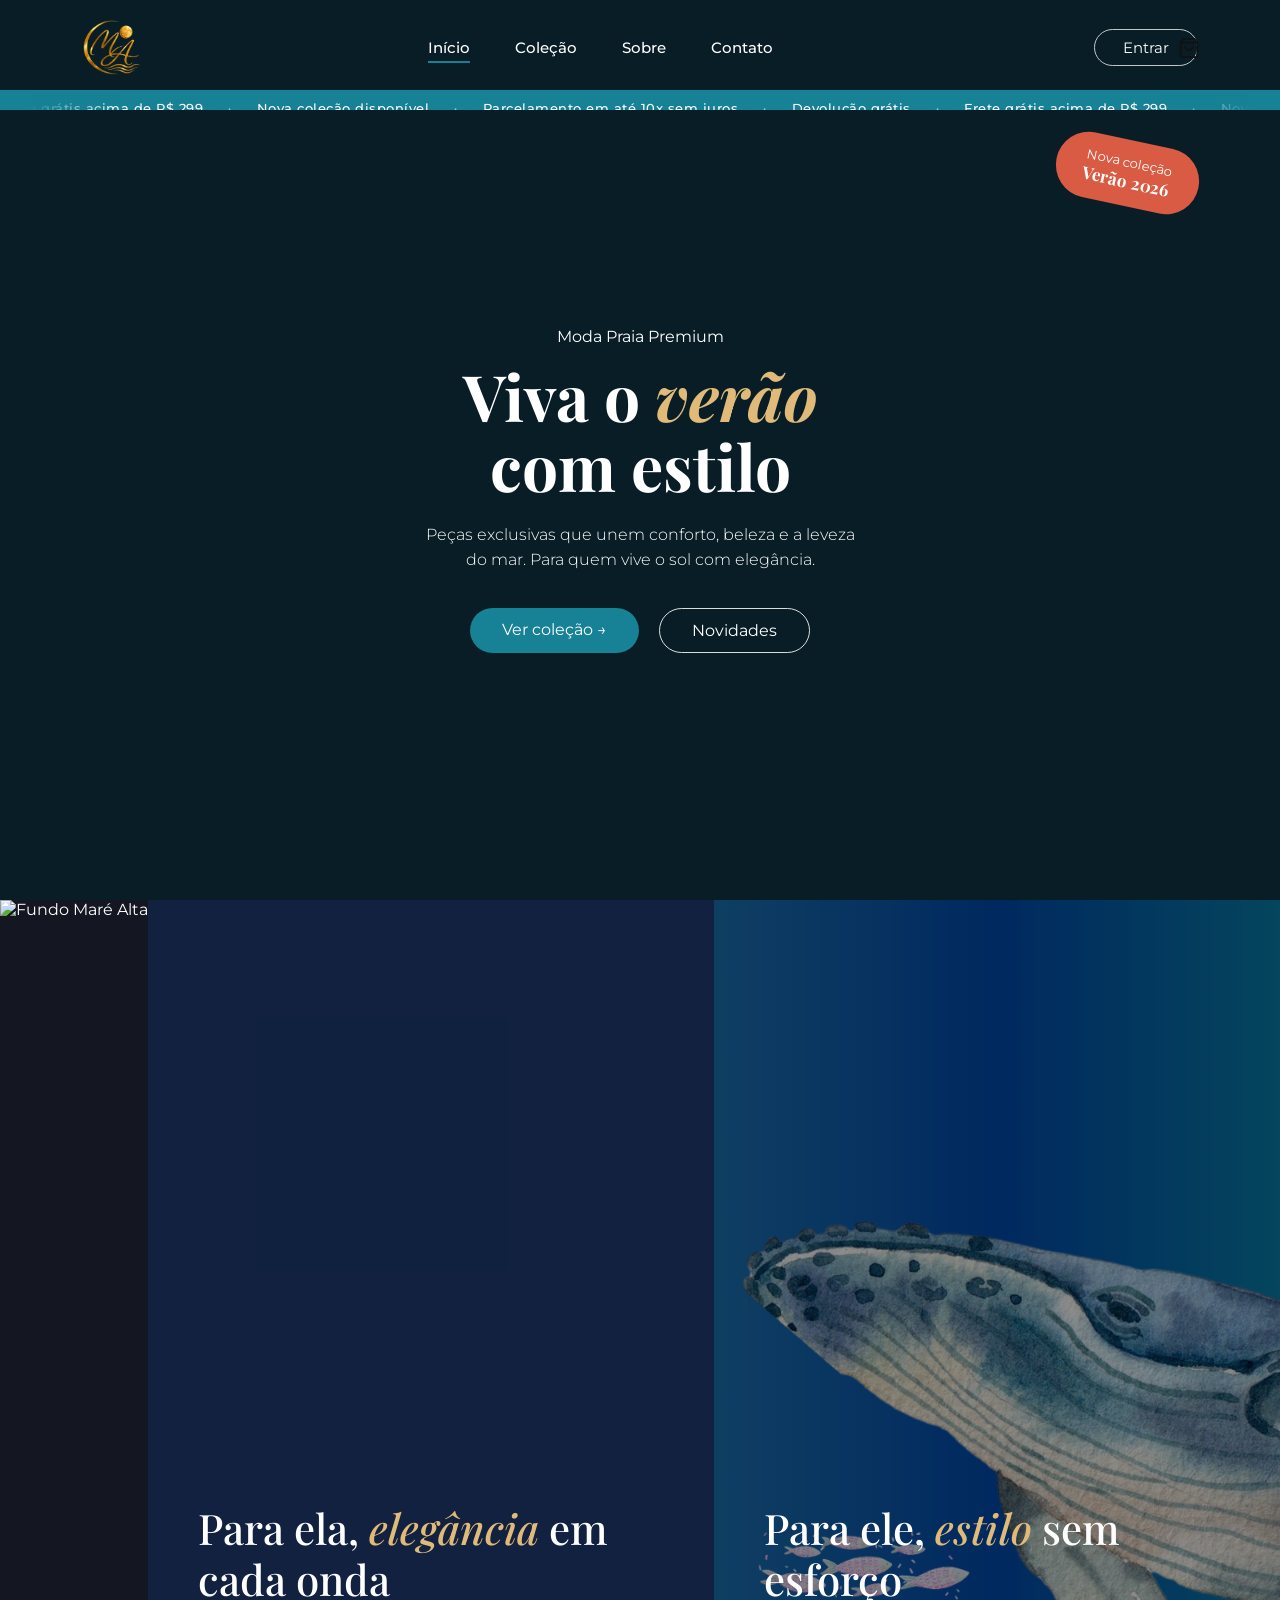
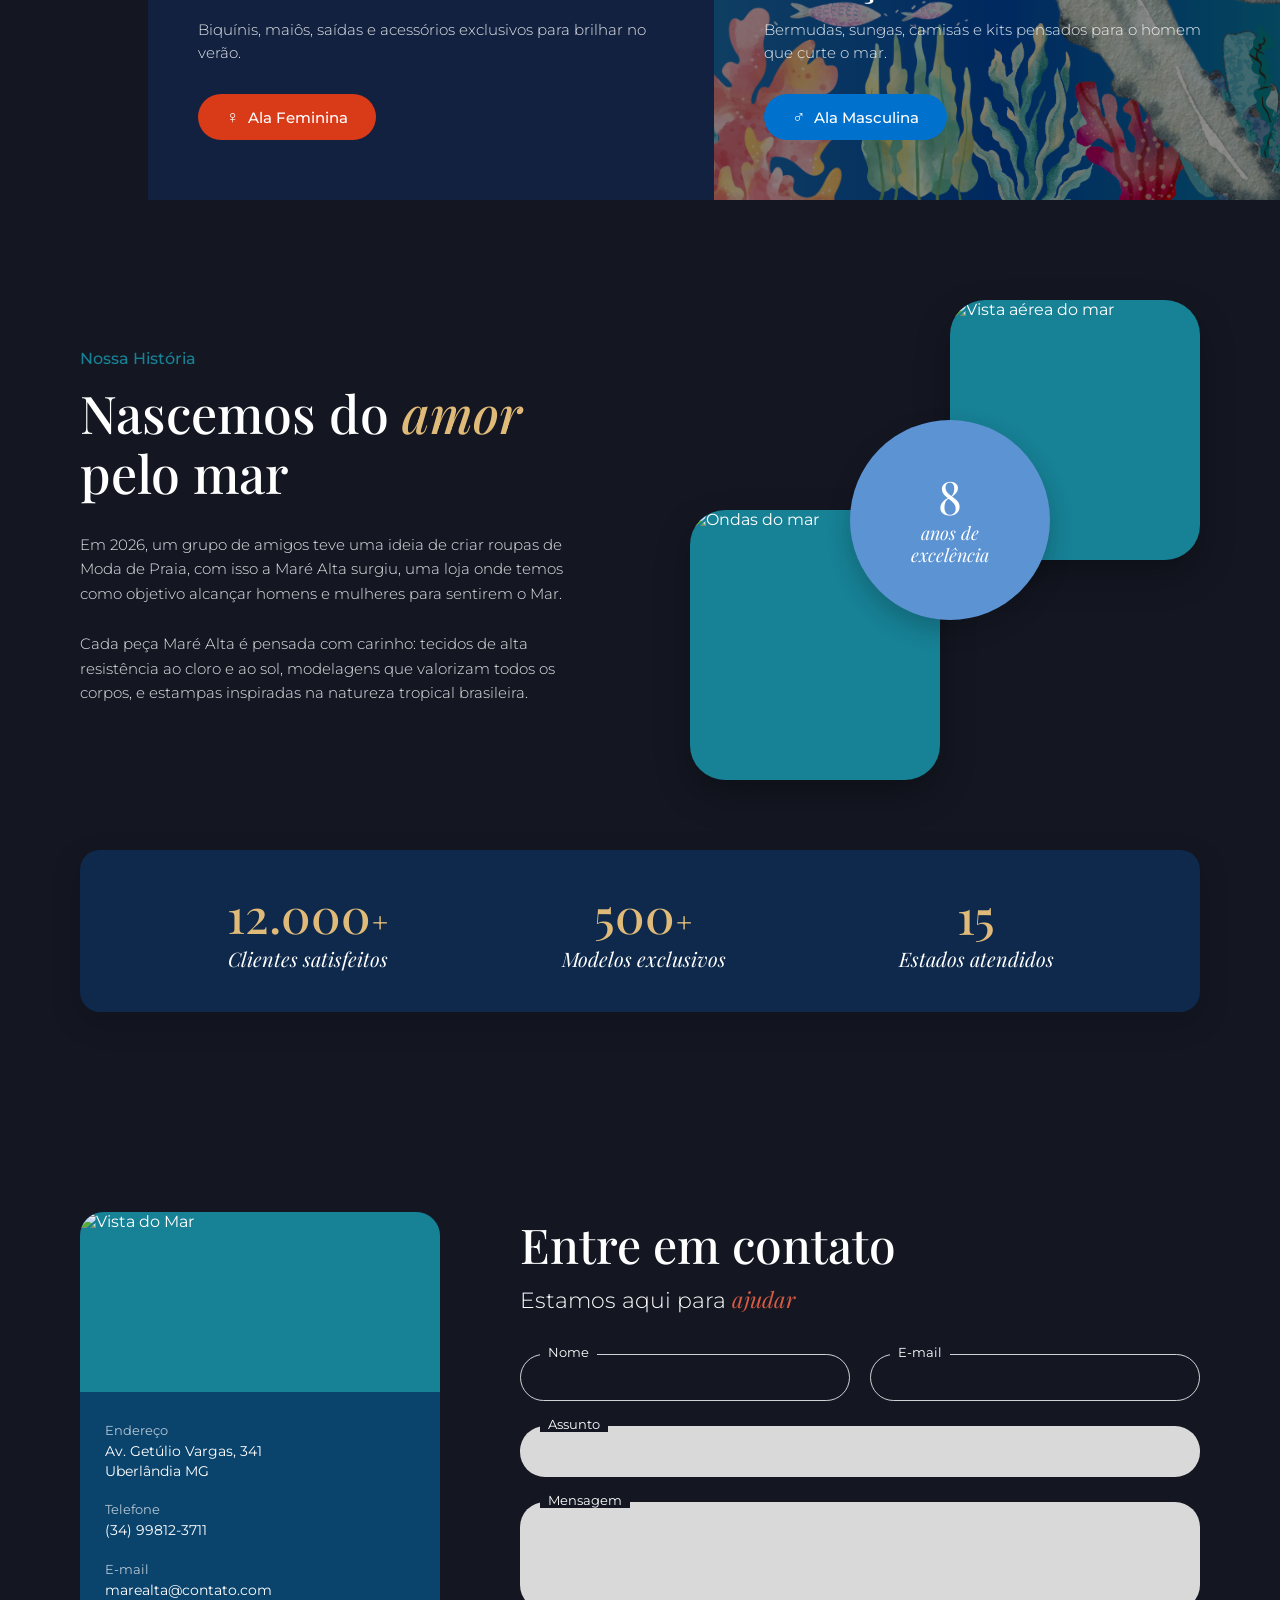
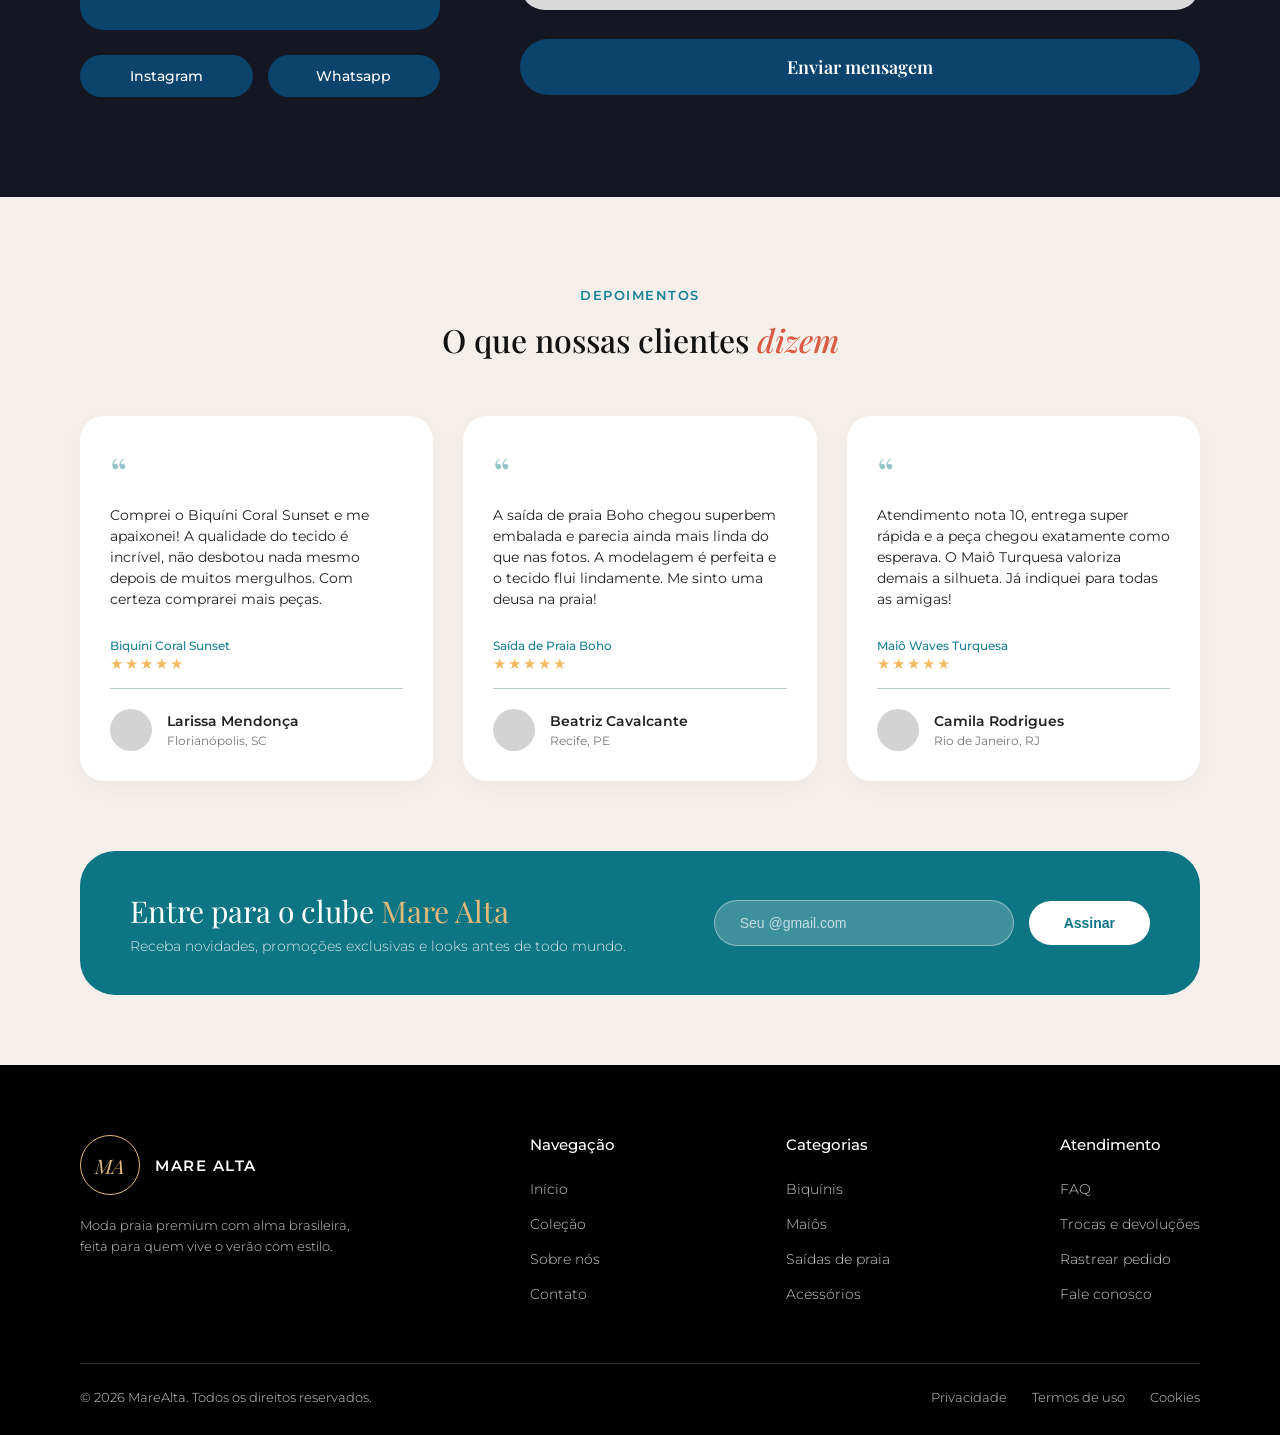
==== commit febccb22: "Adicionando o código da imagem das categorias" ====
--- a/index.html
+++ b/index.html
@@ -17,7 +17,7 @@
   <header id="cabecalho-principal">
     <nav class="barra-navegacao">
       <a href="#inicio" class="logotipo">
-        <img src="image.png" alt="Logo Maré Alta" class="imagem-logo">
+        <img src="unnamed.png" alt="Logo Maré Alta" class="imagem-logo">
       </a>
 
 
@@ -97,30 +97,37 @@
   </section>
 
 
-  <section class="secao-categorias" id="categorias">
-    <div class="cartao-categoria feminino">
-      <div class="sobreposicao-cartao"></div>
-      <div class="conteudo-cartao">
-        <h2>Para ela, <span class="italico-dourado">elegância</span><br>em cada onda</h2>
-        <p>Biquínis, maiôs, saídas e acessórios exclusivos para brilhar no verão.</p>
-        <a href="#" class="botao-categoria botao-feminino">
-          <span class="simbolo-genero">&#9792;</span> Ala Feminina
-        </a>
-      </div>
-    </div>
-
-
-    <div class="cartao-categoria masculino">
-      <div class="sobreposicao-cartao"></div>
-      <div class="conteudo-cartao">
-        <h2>Para ele, <span class="italico-dourado">estilo</span><br>sem esforço</h2>
-        <p>Bermudas, sungas, camisas e kits pensados para o homem que curte o mar.</p>
-        <a href="#" class="botao-categoria botao-masculino">
-          <span class="simbolo-genero">&#9794;</span> Ala Masculina
-        </a>
-      </div>
-    </div>
-  </section>
+  <!-- SEÇÃO DE CATEGORIAS / COLEÇÕES -->
+<section class="secao-categorias">
+
+  <!-- Imagem da pasta local como fundo -->
+  <img src="Maré alta_2.jpg" alt="Fundo Maré Alta" class="imagem-fundo-secao">
+
+  <!-- Ala Feminina (Esquerda - Tartaruga) -->
+  <div class="cartao-categoria feminino">
+    <div class="sobreposicao-cartao"></div>
+    <div class="conteudo-cartao">
+      <h2>Para ela, <span class="italico-dourado">elegância</span> em cada onda</h2>
+      <p>Biquínis, maiôs, saídas e acessórios exclusivos para brilhar no verão.</p>
+      <a href="#" class="botao-categoria botao-feminino">
+        <span class="simbolo-genero">♀</span> Ala Feminina
+      </a>
+    </div>
+  </div>
+
+  <!-- Ala Masculina (Direita - Baleia) -->
+  <div class="cartao-categoria masculino">
+    <div class="sobreposicao-cartao"></div>
+    <div class="conteudo-cartao">
+      <h2>Para ele, <span class="italico-dourado">estilo</span> sem esforço</h2>
+      <p>Bermudas, sungas, camisas e kits pensados para o homem que curte o mar.</p>
+      <a href="#" class="botao-categoria botao-masculino">
+        <span class="simbolo-genero">♂</span> Ala Masculina
+      </a>
+    </div>
+  </div>
+
+</section>
 
 
   <section class="secao-sobre-principal" id="sobre">
